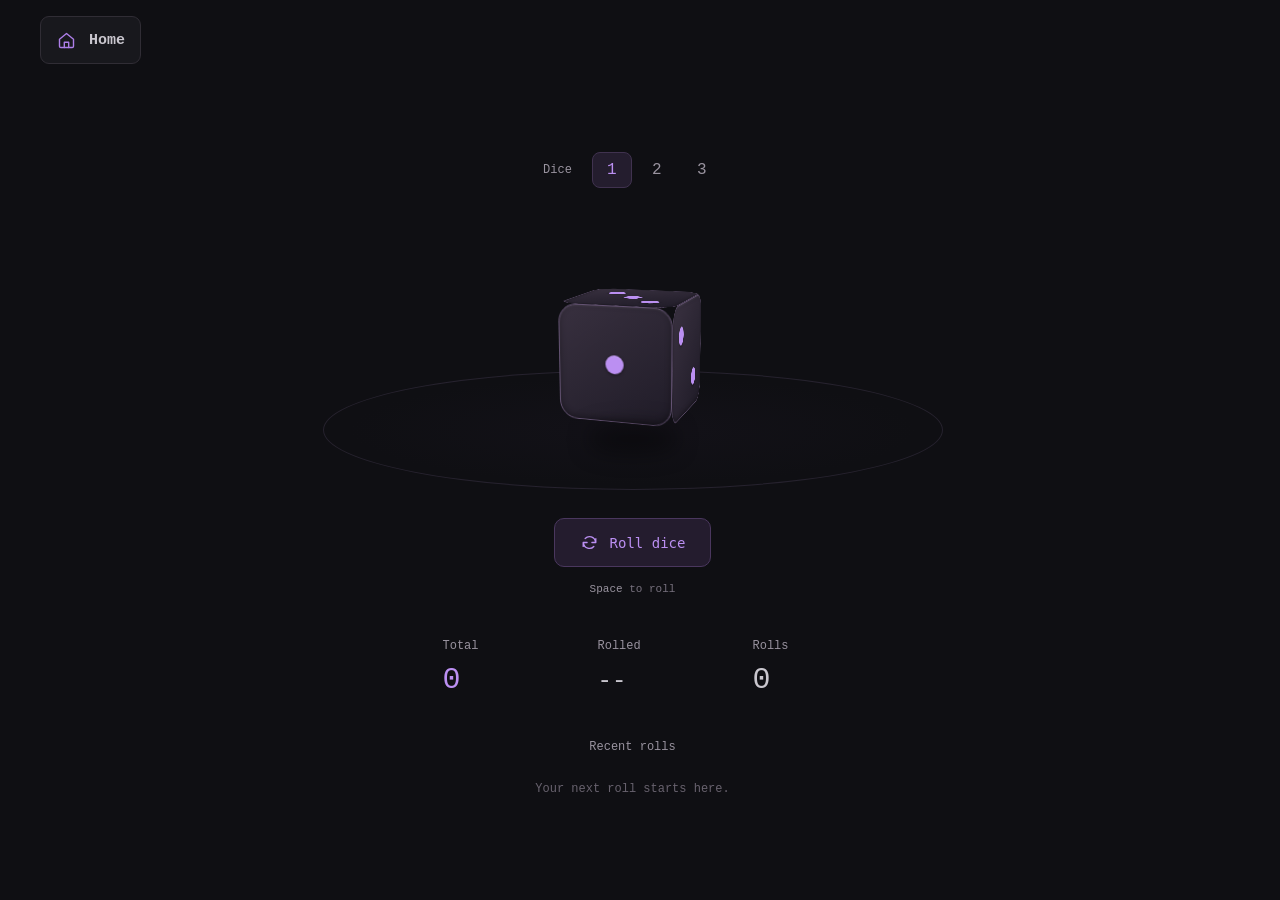
==== projects/dice/index.html @ b7430d36 "Add animated dice roller and refine reaction timing and shared UI" ====
<!DOCTYPE html>
<html lang="en">
<head>
  <meta charset="UTF-8">
  <meta name="viewport" content="width=device-width, initial-scale=1.0">
  <title>Swiss.exe</title>
  <link rel="icon" href="../../assets/swiss-mark.svg?v=3" type="image/svg+xml">
  <link rel="stylesheet" href="../../dashboard.css?v=20261001-4">
  <link rel="stylesheet" href="../../theme.css?v=20261001-2">
  <link rel="stylesheet" href="dice.css?v=1">
  <script src="../../project-host.js" defer></script>
  <script src="dice.js?v=1" defer></script>
</head>
<body class="project-page dice-page">
  <nav class="site-nav" aria-label="Main navigation">
    <button class="hub-link" type="button" data-project-home>
      <svg class="home-icon" viewBox="0 0 24 24" aria-hidden="true"><path d="M4 10.5 12 4l8 6.5v8a1.5 1.5 0 0 1-1.5 1.5h-13A1.5 1.5 0 0 1 4 18.5v-8Z"/><path d="M9.5 20v-6h5v6"/></svg>Home
    </button>
  </nav>
  <main class="dice-main">
    <header class="dice-controls">
      <span class="dice-label">Dice</span>
      <div class="dice-count" role="group" aria-label="Number of dice">
        <button type="button" data-count="1" aria-pressed="true">1</button>
        <button type="button" data-count="2" aria-pressed="false">2</button>
        <button type="button" data-count="3" aria-pressed="false">3</button>
      </div>
    </header>
    <section class="dice-table" aria-label="Dice tray">
      <div class="dice-row" id="dice-row"></div>
      <div class="table-orbit" aria-hidden="true"></div>
    </section>
    <div class="roll-controls">
      <button class="roll-button" id="roll" type="button"><svg viewBox="0 0 24 24" aria-hidden="true"><path d="M20 7v5h-5M4 17v-5h5M19.5 11a7.5 7.5 0 0 0-13-4M4.5 13a7.5 7.5 0 0 0 13 4"/></svg><span>Roll dice</span></button>
      <span class="roll-hint"><kbd>Space</kbd> to roll</span>
    </div>
    <section class="dice-stats" aria-label="Roll statistics" aria-live="polite">
      <div><span>Total</span><strong id="roll-total">0</strong></div>
      <div><span>Rolled</span><strong id="roll-values">--</strong></div>
      <div><span>Rolls</span><strong id="roll-count">0</strong></div>
    </section>
    <section class="dice-history" aria-label="Recent rolls">
      <span class="dice-label">Recent rolls</span>
      <ol id="roll-history"><li class="history-empty">Your next roll starts here.</li></ol>
    </section>
  </main>
</body>
</html>
---- dashboard.css ----
:root {
  /* Fallback palette; theme.css supplies the active shared colors. */
  --hub-text: #eeeaf4;
  --hub-muted: #a49aaf;
  --hub-accent: #c4a7f2;
  --hub-line: #342c40;
  --hub-bg: #17131d;
}

.dashboard-page,
.project-page {
  color-scheme: dark;
  margin: 0;
  min-height: 100vh;
  color: var(--hub-text);
  font-family: "Segoe UI Variable Display", "Segoe UI", sans-serif;
  background: var(--hub-bg);
}

.dashboard-page * { box-sizing: border-box; }
.site-nav {
  min-height: 80px;
  padding: 16px 40px;
  display: flex;
  align-items: center;
  justify-content: space-between;
  gap: 20px;
  border-bottom: 0;
  font-size: 15px;
}
.hub-link { display: inline-flex; align-items: center; gap: 12px; min-height: 48px; padding: 0 15px; border: 1px solid var(--hub-line); border-radius: 9px; color: var(--hub-text); background: var(--hub-surface, #201a28); text-decoration: none; font: inherit; font-weight: 600; cursor: var(--ui-cursor, pointer); transition: color 160ms ease, background-color 160ms ease, border-color 160ms ease; }
.hub-link:hover { color: var(--hub-text); background: var(--hub-hover, #272030); border-color: var(--hub-accent); }
.hub-link > span { color: var(--hub-accent); }
.home-icon { width: 21px; height: 21px; fill: none; stroke: var(--hub-accent); stroke-width: 1.6; stroke-linecap: round; stroke-linejoin: round; }
.nav-location { color: var(--hub-muted); }
.dashboard-page .site-nav { border-bottom: 0; }
.dashboard { width: min(100% - 80px, 1360px); margin: 0 auto; padding: 48px 0 40px; }
.brand-lockup { display: flex; align-items: center; gap: 15px; margin: 8px 0 54px; }
.brand-mark { width: 56px; height: 56px; }
.brand-lockup h1 { margin: 0; font: 500 clamp(34px, 5vw, 48px)/1 Consolas, monospace; letter-spacing: -.055em; }
.brand-lockup h1 span { color: var(--hub-accent); }
.brand-knife { flex-shrink: 0; width: 76px; height: 54px; margin-left: -5px; overflow: visible; }
.knife-driver { fill: none; stroke: var(--hub-accent); stroke-width: 1.5; stroke-linejoin: round; transform-origin: 45px 41px; transform: rotate(-75deg); animation: knife-driver-open 1250ms cubic-bezier(.22, .7, .25, 1) both; }
.knife-tool { fill: none; stroke: var(--hub-accent); stroke-width: 2; stroke-linejoin: round; transform-origin: 45px 41px; transform: rotate(-150deg); animation: knife-open 1100ms cubic-bezier(.22, .7, .25, 1) both; }
.knife-handle { fill: var(--hub-accent); }
.knife-awl, .knife-saw { fill: none; stroke: var(--hub-accent); stroke-width: 1.3; stroke-linejoin: round; transform-origin: 45px 41px; }
.knife-awl { transform: rotate(-110deg); animation: knife-awl-open 1400ms cubic-bezier(.22, .7, .25, 1) both; }
.knife-saw { transform: rotate(-35deg); animation: knife-saw-open 1500ms cubic-bezier(.22, .7, .25, 1) both; }
@keyframes knife-awl-open { from { transform: rotate(0); } to { transform: rotate(-110deg); } }
@keyframes knife-saw-open { from { transform: rotate(0); } to { transform: rotate(-35deg); } }
.knife-pivot { fill: var(--hub-bg); }
.knife-detail { stroke: var(--hub-bg); stroke-width: 1.5; stroke-linecap: round; }
/* Opening duration above controls the pocket-knife flourish on page load. */
@keyframes knife-open { from { transform: rotate(0deg); } to { transform: rotate(-150deg); } }
@keyframes knife-driver-open { from { transform: rotate(0deg); } to { transform: rotate(-75deg); } }
.dashboard-header { margin-bottom: 48px; }
.hub-eyebrow { color: var(--hub-accent); font-size: 11px; letter-spacing: .14em; text-transform: uppercase; }
.dashboard-header h1 { margin: 16px 0 12px; font-size: clamp(30px, 5vw, 44px); line-height: 1.15; letter-spacing: -.04em; font-weight: 600; }
.dashboard-header h1 span { color: var(--hub-accent); }
.hub-description { color: var(--hub-muted); font-size: 15px; line-height: 1.6; }
.section-heading { display: flex; justify-content: space-between; align-items: center; gap: 16px; margin-bottom: 16px; }
.section-heading h2 { margin: 0; font-size: 14px; font-weight: 600; }
.section-heading > span { color: var(--hub-muted); font-size: 11px; }
/* Change the column count here when the dashboard needs a denser layout. */
.project-grid { display: grid; grid-template-columns: repeat(4, minmax(0, 1fr)); gap: 22px; }
.project-card {
  display: flex;
  flex-direction: column;
  min-width: 0;
  min-height: 340px;
  padding: 30px;
  border: 1px solid var(--hub-line);
  border-radius: 12px;
  background: #201a28;
  color: var(--hub-text);
  text-align: left;
  text-decoration: none;
  font: inherit;
}
.project-card { cursor: var(--ui-cursor, pointer); transition: border-color 140ms ease, background-color 140ms ease; }
.project-card:hover { border-color: #8d70b3; background: #272030; }
.project-card:focus-visible, .hub-link:focus-visible { outline: 2px solid var(--hub-accent); outline-offset: 4px; }
.project-meta { display: flex; flex-wrap: wrap; align-items: center; justify-content: space-between; gap: 8px; color: var(--hub-muted); font-size: 10px; }
.project-badge { color: var(--hub-muted); }
a .project-badge { color: var(--hub-accent); }
.project-symbol { display: block; margin: 12px 0 34px; font: 500 50px/1.2 Consolas, monospace; letter-spacing: -.06em; color: var(--hub-accent); }
.project-symbol span { color: #aa8ccc; }
.project-card h3, .project-title { display: block; margin: 0 0 10px; font-size: 22px; font-weight: 600; letter-spacing: -.02em; }
.project-card p, .project-description { display: block; margin: 0; color: var(--hub-muted); font-size: 14px; line-height: 1.6; }
.project-action { display: flex; justify-content: space-between; gap: 16px; margin-top: auto; padding-top: 12px; border-top: 1px solid var(--hub-line); font-size: 12px; }
.upcoming-project { opacity: 1; cursor: not-allowed; background: #1b1722; }
.typing-symbol { color: var(--hub-muted); }
.typing-symbol .accent-letter { color: var(--hub-accent); }
.reaction-symbol { display: flex; align-items: baseline; gap: 5px; letter-spacing: -.08em; }
.reaction-symbol small { color: var(--hub-accent); font-size: 17px; letter-spacing: 0; }
.dice-symbol { width: 60px; height: 60px; fill: var(--hub-accent); }
.dice-symbol rect { fill: none; stroke: var(--hub-accent); stroke-width: 2; }
.dashboard-footer { margin-top: 36px; color: var(--hub-muted); font-size: 11px; }

/* Keep 220ms aligned with VIEW_TRANSITION_MS in shell.js. */
.app-view { opacity: 1; transform: translateY(0); transition: opacity 220ms ease, transform 220ms ease; }
.app-view.is-entering { opacity: 0; transform: translateY(16px); }
.app-view.is-leaving { opacity: 0; transform: translateY(-16px); pointer-events: none; }
.app-view[hidden] { display: none; }
.shell-nav { position: fixed; inset: 0 0 auto; z-index: 30; pointer-events: none; }
.shell-nav .hub-link { pointer-events: auto; }
#dashboard-view { padding-top: 80px; }
.project-frame-view { position: fixed; inset: 0; z-index: 20; background: var(--hub-bg); }
.project-frame { display: block; width: 100%; height: 100%; border: 0; background: var(--hub-bg); }
body.project-open { overflow: hidden; }
.project-page.is-embedded .site-nav { visibility: hidden; }

.project-page .shell { min-height: calc(100vh - 80px); }
.project-page .game { --accent: var(--hub-accent); --accent-strong: #ad86e0; }

@media (max-width: 600px) {
  .site-nav { min-height: 68px; padding: 10px 20px; }
  #dashboard-view { padding-top: 68px; }
  .dashboard { width: calc(100% - 40px); padding-top: 28px; }
  .brand-lockup { margin-bottom: 36px; gap: 10px; }
  .brand-lockup h1 { font-size: clamp(26px, 7vw, 34px); }
  .brand-knife { width: 48px; height: 42px; }
  .brand-mark { width: 48px; height: 48px; }
  .project-grid { grid-template-columns: repeat(2, minmax(0, 1fr)); gap: 12px; }
  .project-card { min-height: 260px; padding: 20px; }
  .project-symbol { margin-bottom: 24px; font-size: 40px; }
}
@media (max-width: 420px) {
  .project-grid { grid-template-columns: 1fr; }
}
@media (prefers-reduced-motion: reduce) {
  .project-card, .app-view { transition: none; }
  .knife-tool, .knife-driver, .knife-awl, .knife-saw { animation: none; }
}
---- theme.css ----
:root {
  color-scheme: dark;
  /* Global UI palette: adjust these values to retheme every project. */
  --hub-bg: #0f0f13;
  --hub-surface: #18181d;
  --hub-hover: #202027;
  --hub-text: #c9c6ce;
  --hub-muted: #99939f;
  --hub-accent: #ad7ee8;
  --hub-accent-strong: #bb8ff2;
  --hub-line: #302d35;
  --bg: var(--hub-bg);
  --panel: var(--hub-surface);
  --cell: var(--hub-surface);
  --cell-hover: var(--hub-hover);
  --border: var(--hub-line);
  --border-strong: #38323f;
  --text: var(--hub-text);
  --muted: var(--hub-muted);
  --accent: var(--hub-accent);
  --accent-strong: var(--hub-accent-strong);
  --accent-warm: #ada8b4;
  --ui-cursor: url("data:image/svg+xml,%3Csvg xmlns='http://www.w3.org/2000/svg' width='24' height='26' viewBox='0 0 24 26'%3E%3Cpath d='M4 3.8Q4 2.8 5 3.5L19 14Q20 15 18.7 15.2L12.8 16.1L9 21.4Q8.2 22.5 7.8 21.2Z' fill='%2318181d' stroke='%23ad7ee8' stroke-width='1.3' stroke-linejoin='round'/%3E%3C/svg%3E") 4 3, auto;
  --ui-text-cursor: url("data:image/svg+xml,%3Csvg xmlns='http://www.w3.org/2000/svg' width='26' height='30' viewBox='0 0 26 30'%3E%3Cpath d='M8 4h10M13 4v22M8 26h10' fill='none' stroke='%2318181d' stroke-width='4' stroke-linecap='round'/%3E%3Cpath d='M8 4h10M13 4v22M8 26h10' fill='none' stroke='%23ad7ee8' stroke-width='1.8' stroke-linecap='round'/%3E%3C/svg%3E") 13 15, text;
}
*, *::before, *::after { box-sizing: border-box; -webkit-user-select: none; user-select: none; -webkit-tap-highlight-color: transparent; }
::selection { background: transparent; }
img, svg { -webkit-user-drag: none; }
html { overflow-y: auto; scrollbar-gutter: stable; }
html, body, a, button, .typing-stage { cursor: var(--ui-cursor); }
body.dashboard-page, body.project-page { background: var(--hub-bg); color: var(--hub-text); }
.project-page { font-family: Consolas, "Courier New", monospace; }
.project-card, .upcoming-project { background: var(--hub-surface); }
a.project-card:hover { background: var(--hub-hover); border-color: var(--hub-accent); }
.project-symbol span { color: var(--hub-muted); }
.project-page .game { --accent: var(--hub-accent); --accent-strong: var(--hub-accent-strong); backdrop-filter: none; }
.project-page .cell { background: var(--cell); }
.project-page .cell:hover:not(:disabled) { background: var(--cell-hover); border-color: var(--accent); }
.project-page .score-card.is-active { color: var(--hub-text); }
.project-page .cell.last-move:not(.win) { box-shadow: inset 0 0 0 1px #51445f; animation: none; }
.project-page .cell.win { background: #27202f; border-color: var(--accent); box-shadow: inset 0 0 0 1px #51445f; }
button, a { -webkit-tap-highlight-color: transparent; }
:focus-visible { outline: 2px solid var(--hub-accent); outline-offset: 4px; }

@media (max-width: 600px) {
  html { scrollbar-gutter: auto; }
}
---- projects/dice/dice.css ----
.dice-main { width: min(100% - 48px, 960px); margin: 72px auto 50px; }
.dice-controls { display: flex; align-items: center; justify-content: center; gap: 20px; }
.dice-label { color: var(--hub-muted); font-size: 12px; }
.dice-count { display: flex; gap: 5px; }
.dice-count button { width: 40px; height: 36px; border: 1px solid transparent; border-radius: 8px; background: transparent; color: var(--hub-muted); font: inherit; transition: background 160ms ease, color 160ms ease; }
.dice-count button:hover { background: var(--hub-hover); color: var(--hub-text); }
.dice-count button[aria-pressed="true"] { color: var(--hub-accent-strong); background: #241d2e; border-color: #40324f; }
/* Dice size controls the cube, face depth, and spacing together. */
.dice-table { --die-size: 112px; position: relative; min-height: 330px; display: grid; place-items: center; }
.dice-row { position: relative; display: flex; justify-content: center; gap: 70px; z-index: 1; }
.die-space { position: relative; width: var(--die-size); height: var(--die-size); perspective: 800px; }
.die-space::after { content: ""; position: absolute; left: 0; right: 0; bottom: -42px; height: 24px; background: #0007; border-radius: 50%; filter: blur(12px); transform: scaleX(.85); transition: opacity 200ms ease; }
.is-rolling .die-space::after { opacity: .35; }
.die { width: 100%; height: 100%; position: relative; transform-style: preserve-3d; }
.die-face { position: absolute; inset: 0; display: grid; grid-template-columns: repeat(3, 1fr); grid-template-rows: repeat(3, 1fr); padding: 19%; gap: 10%; border: 1px solid #645373; border-radius: 18px; backface-visibility: hidden; background: linear-gradient(145deg, #38303f, #201c28); box-shadow: inset 0 1px 2px #ffffff12, inset 0 -2px 6px #0005; }
.die-face:nth-child(1) { transform: translateZ(calc(var(--die-size) / 2)); }
.die-face:nth-child(2) { transform: rotateY(90deg) translateZ(calc(var(--die-size) / 2)); }
.die-face:nth-child(3) { transform: rotateX(90deg) translateZ(calc(var(--die-size) / 2)); }
.die-face:nth-child(4) { transform: rotateX(-90deg) translateZ(calc(var(--die-size) / 2)); }
.die-face:nth-child(5) { transform: rotateY(-90deg) translateZ(calc(var(--die-size) / 2)); }
.die-face:nth-child(6) { transform: rotateY(180deg) translateZ(calc(var(--die-size) / 2)); }
.pip { border-radius: 50%; background: var(--hub-accent-strong); box-shadow: inset 0 1px 2px #ffffff25, 0 1px 3px #0007; }
.table-orbit { position: absolute; width: min(90%, 620px); height: 120px; bottom: 28px; border: 1px solid #26222e; border-radius: 50%; background: radial-gradient(ellipse, #251c302c, transparent 65%); }
.roll-controls { display: grid; justify-items: center; gap: 16px; }
.roll-button { display: flex; align-items: center; gap: 11px; border: 1px solid #4a375e; border-radius: 10px; padding: 14px 25px; color: var(--hub-accent-strong); background: #241c2e; font: 14px Consolas, monospace; transition: background 180ms ease, border-color 180ms ease; }
.roll-button:hover { background: #30243d; border-color: var(--hub-accent); }
.roll-button svg { width: 19px; height: 19px; fill: none; stroke: currentColor; stroke-width: 1.6; stroke-linecap: round; stroke-linejoin: round; }
.roll-button:disabled { opacity: .65; }
.roll-hint { color: #77717e; font-size: 11px; }
.roll-hint kbd { font: inherit; color: var(--hub-muted); }
.dice-stats { display: flex; justify-content: center; gap: 85px; margin: 44px 0 40px; }
.dice-stats div { display: grid; gap: 10px; min-width: 70px; }
.dice-stats span { color: var(--hub-muted); font-size: 12px; }
.dice-stats strong { font-size: 30px; font-weight: 400; }
#roll-total { color: var(--hub-accent-strong); }
#roll-values { font-size: 24px; }
.dice-history { text-align: center; }
.dice-history ol { display: flex; flex-wrap: wrap; justify-content: center; gap: 10px; list-style: none; margin: 18px 0 0; padding: 0; }
.dice-history li { color: var(--hub-muted); font-size: 12px; padding: 9px 14px; border-radius: 7px; background: var(--hub-surface); }
.dice-history li:first-child:not(.history-empty) { color: var(--hub-accent-strong); }
.dice-history .history-empty { color: #68626e; background: none; }
@media (max-width: 600px) {
  .dice-main { margin-top: 45px; }
  .dice-table { --die-size: 72px; min-height: 270px; }
  .dice-row { gap: 32px; }
  .die-face { border-radius: 12px; }
  .dice-stats { gap: 30px; }
  .dice-stats strong { font-size: 26px; }
  #roll-values { font-size: 20px; }
}
@media (max-width: 360px) { .dice-table { --die-size: 62px; } .dice-row { gap: 26px; } }
@media (prefers-reduced-motion: reduce) { .dice-count button, .roll-button, .die-space::after { transition: none; } }
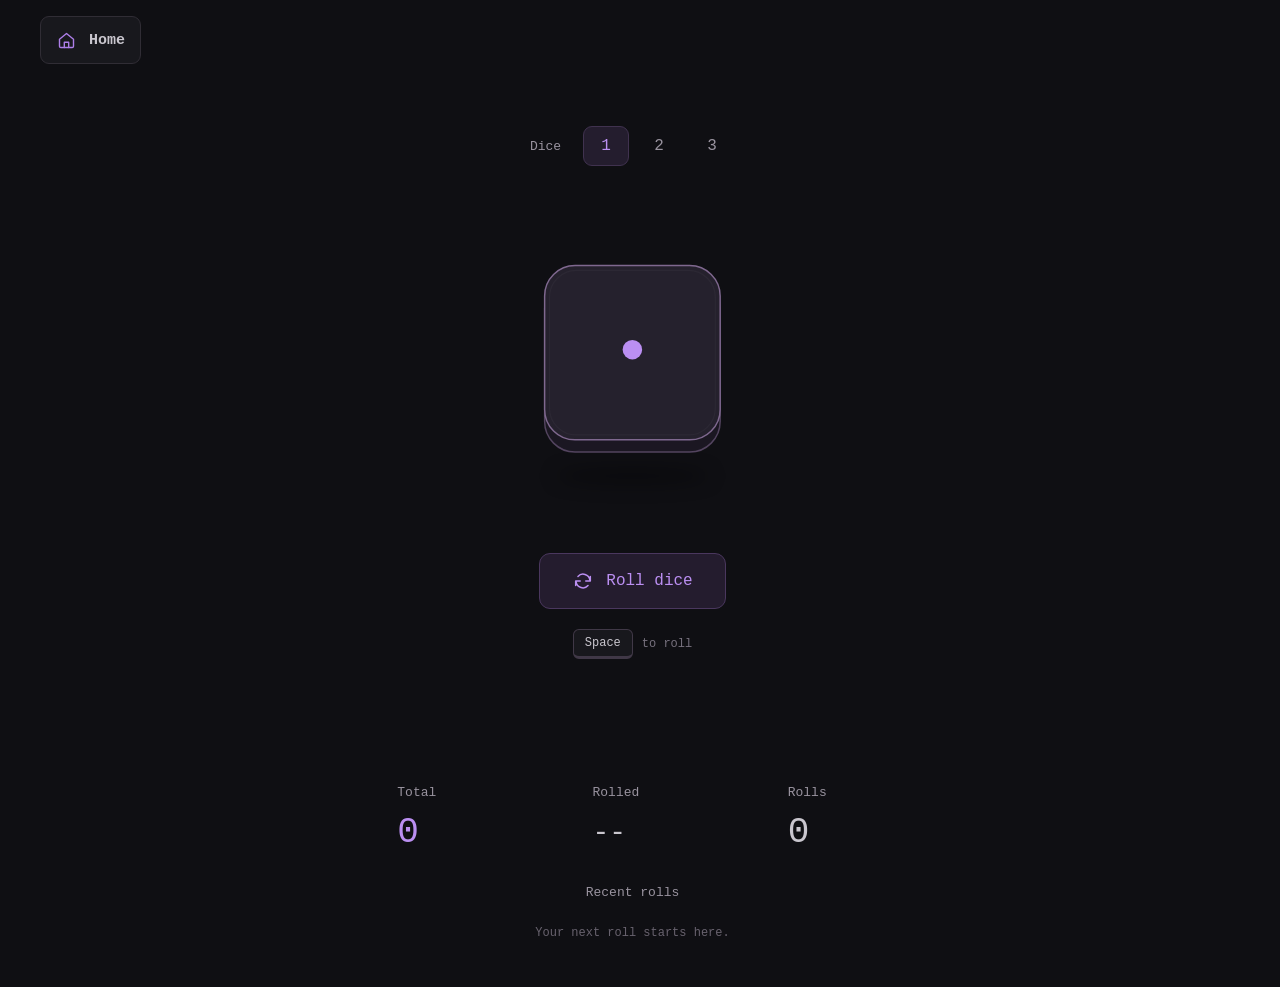
==== commit 06af988b: "Refine pocket knife and rebuild dice motion and controls" ====
--- a/projects/dice/index.html
+++ b/projects/dice/index.html
@@ -7,9 +7,9 @@
   <link rel="icon" href="../../assets/swiss-mark.svg?v=3" type="image/svg+xml">
   <link rel="stylesheet" href="../../dashboard.css?v=20261001-4">
   <link rel="stylesheet" href="../../theme.css?v=20261001-2">
-  <link rel="stylesheet" href="dice.css?v=1">
+  <link rel="stylesheet" href="dice.css?v=2">
   <script src="../../project-host.js" defer></script>
-  <script src="dice.js?v=1" defer></script>
+  <script src="dice.js?v=2" defer></script>
 </head>
 <body class="project-page dice-page">
   <nav class="site-nav" aria-label="Main navigation">
@@ -28,12 +28,12 @@
     </header>
     <section class="dice-table" aria-label="Dice tray">
       <div class="dice-row" id="dice-row"></div>
-      <div class="table-orbit" aria-hidden="true"></div>
     </section>
     <div class="roll-controls">
       <button class="roll-button" id="roll" type="button"><svg viewBox="0 0 24 24" aria-hidden="true"><path d="M20 7v5h-5M4 17v-5h5M19.5 11a7.5 7.5 0 0 0-13-4M4.5 13a7.5 7.5 0 0 0 13 4"/></svg><span>Roll dice</span></button>
       <span class="roll-hint"><kbd>Space</kbd> to roll</span>
     </div>
+    <div class="dice-results">
     <section class="dice-stats" aria-label="Roll statistics" aria-live="polite">
       <div><span>Total</span><strong id="roll-total">0</strong></div>
       <div><span>Rolled</span><strong id="roll-values">--</strong></div>
@@ -43,6 +43,7 @@
       <span class="dice-label">Recent rolls</span>
       <ol id="roll-history"><li class="history-empty">Your next roll starts here.</li></ol>
     </section>
+    </div>
   </main>
 </body>
 </html>
--- a/dashboard.css
+++ b/dashboard.css
@@ -39,20 +39,18 @@
 .brand-mark { width: 56px; height: 56px; }
 .brand-lockup h1 { margin: 0; font: 500 clamp(34px, 5vw, 48px)/1 Consolas, monospace; letter-spacing: -.055em; }
 .brand-lockup h1 span { color: var(--hub-accent); }
-.brand-knife { flex-shrink: 0; width: 76px; height: 54px; margin-left: -5px; overflow: visible; }
-.knife-driver { fill: none; stroke: var(--hub-accent); stroke-width: 1.5; stroke-linejoin: round; transform-origin: 45px 41px; transform: rotate(-75deg); animation: knife-driver-open 1250ms cubic-bezier(.22, .7, .25, 1) both; }
-.knife-tool { fill: none; stroke: var(--hub-accent); stroke-width: 2; stroke-linejoin: round; transform-origin: 45px 41px; transform: rotate(-150deg); animation: knife-open 1100ms cubic-bezier(.22, .7, .25, 1) both; }
+.brand-knife { flex-shrink: 0; width: 102px; height: 66px; margin-left: -3px; overflow: visible; }
+/* Each tool unfolds around its own hinge; duration controls the opening pace. */
+.knife-fold { fill: var(--hub-bg); stroke: var(--hub-accent); stroke-width: 1.7; stroke-linecap: round; stroke-linejoin: round; animation: knife-unfold 1250ms cubic-bezier(.22,.7,.25,1) both; }
+.knife-blade { transform-origin: 46px 52px; --closed-angle: 155deg; }
+.knife-opener { transform-origin: 46px 52px; --closed-angle: 115deg; animation-duration: 1450ms; }
+.knife-scissors { transform-origin: 82px 52px; --closed-angle: -140deg; animation-duration: 1500ms; }
+.knife-corkscrew { fill: none; transform-origin: 82px 52px; --closed-angle: 145deg; animation-duration: 1650ms; }
+.knife-engraving { fill: var(--hub-accent); stroke: none; }
+@keyframes knife-unfold { from { transform: rotate(var(--closed-angle)); } to { transform: rotate(0deg); } }
 .knife-handle { fill: var(--hub-accent); }
-.knife-awl, .knife-saw { fill: none; stroke: var(--hub-accent); stroke-width: 1.3; stroke-linejoin: round; transform-origin: 45px 41px; }
-.knife-awl { transform: rotate(-110deg); animation: knife-awl-open 1400ms cubic-bezier(.22, .7, .25, 1) both; }
-.knife-saw { transform: rotate(-35deg); animation: knife-saw-open 1500ms cubic-bezier(.22, .7, .25, 1) both; }
-@keyframes knife-awl-open { from { transform: rotate(0); } to { transform: rotate(-110deg); } }
-@keyframes knife-saw-open { from { transform: rotate(0); } to { transform: rotate(-35deg); } }
 .knife-pivot { fill: var(--hub-bg); }
 .knife-detail { stroke: var(--hub-bg); stroke-width: 1.5; stroke-linecap: round; }
-/* Opening duration above controls the pocket-knife flourish on page load. */
-@keyframes knife-open { from { transform: rotate(0deg); } to { transform: rotate(-150deg); } }
-@keyframes knife-driver-open { from { transform: rotate(0deg); } to { transform: rotate(-75deg); } }
 .dashboard-header { margin-bottom: 48px; }
 .hub-eyebrow { color: var(--hub-accent); font-size: 11px; letter-spacing: .14em; text-transform: uppercase; }
 .dashboard-header h1 { margin: 16px 0 12px; font-size: clamp(30px, 5vw, 44px); line-height: 1.15; letter-spacing: -.04em; font-weight: 600; }
@@ -119,7 +117,7 @@
   .dashboard { width: calc(100% - 40px); padding-top: 28px; }
   .brand-lockup { margin-bottom: 36px; gap: 10px; }
   .brand-lockup h1 { font-size: clamp(26px, 7vw, 34px); }
-  .brand-knife { width: 48px; height: 42px; }
+  .brand-knife { width: 60px; height: 44px; }
   .brand-mark { width: 48px; height: 48px; }
   .project-grid { grid-template-columns: repeat(2, minmax(0, 1fr)); gap: 12px; }
   .project-card { min-height: 260px; padding: 20px; }
@@ -130,5 +128,5 @@
 }
 @media (prefers-reduced-motion: reduce) {
   .project-card, .app-view { transition: none; }
-  .knife-tool, .knife-driver, .knife-awl, .knife-saw { animation: none; }
+  .knife-fold { animation: none; }
 }
--- a/projects/dice/dice.css
+++ b/projects/dice/dice.css
@@ -1,52 +1,47 @@
-.dice-main { width: min(100% - 48px, 960px); margin: 72px auto 50px; }
-.dice-controls { display: flex; align-items: center; justify-content: center; gap: 20px; }
-.dice-label { color: var(--hub-muted); font-size: 12px; }
-.dice-count { display: flex; gap: 5px; }
-.dice-count button { width: 40px; height: 36px; border: 1px solid transparent; border-radius: 8px; background: transparent; color: var(--hub-muted); font: inherit; transition: background 160ms ease, color 160ms ease; }
+.dice-main { width: min(100% - 64px, 1240px); margin: 46px auto 36px; display: flex; flex-direction: column; min-height: calc(100svh - 162px); }
+.dice-controls { display: flex; align-items: center; justify-content: center; gap: 22px; }
+.dice-label { color: var(--hub-muted); font-size: 13px; }
+.dice-count { display: flex; gap: 7px; }
+.dice-count button { width: 46px; height: 40px; border: 1px solid transparent; border-radius: 9px; background: transparent; color: var(--hub-muted); font: 16px Consolas, monospace; transition: background 160ms ease, color 160ms ease; }
 .dice-count button:hover { background: var(--hub-hover); color: var(--hub-text); }
 .dice-count button[aria-pressed="true"] { color: var(--hub-accent-strong); background: #241d2e; border-color: #40324f; }
-/* Dice size controls the cube, face depth, and spacing together. */
-.dice-table { --die-size: 112px; position: relative; min-height: 330px; display: grid; place-items: center; }
-.dice-row { position: relative; display: flex; justify-content: center; gap: 70px; z-index: 1; }
-.die-space { position: relative; width: var(--die-size); height: var(--die-size); perspective: 800px; }
-.die-space::after { content: ""; position: absolute; left: 0; right: 0; bottom: -42px; height: 24px; background: #0007; border-radius: 50%; filter: blur(12px); transform: scaleX(.85); transition: opacity 200ms ease; }
-.is-rolling .die-space::after { opacity: .35; }
-.die { width: 100%; height: 100%; position: relative; transform-style: preserve-3d; }
-.die-face { position: absolute; inset: 0; display: grid; grid-template-columns: repeat(3, 1fr); grid-template-rows: repeat(3, 1fr); padding: 19%; gap: 10%; border: 1px solid #645373; border-radius: 18px; backface-visibility: hidden; background: linear-gradient(145deg, #38303f, #201c28); box-shadow: inset 0 1px 2px #ffffff12, inset 0 -2px 6px #0005; }
-.die-face:nth-child(1) { transform: translateZ(calc(var(--die-size) / 2)); }
-.die-face:nth-child(2) { transform: rotateY(90deg) translateZ(calc(var(--die-size) / 2)); }
-.die-face:nth-child(3) { transform: rotateX(90deg) translateZ(calc(var(--die-size) / 2)); }
-.die-face:nth-child(4) { transform: rotateX(-90deg) translateZ(calc(var(--die-size) / 2)); }
-.die-face:nth-child(5) { transform: rotateY(-90deg) translateZ(calc(var(--die-size) / 2)); }
-.die-face:nth-child(6) { transform: rotateY(180deg) translateZ(calc(var(--die-size) / 2)); }
-.pip { border-radius: 50%; background: var(--hub-accent-strong); box-shadow: inset 0 1px 2px #ffffff25, 0 1px 3px #0007; }
-.table-orbit { position: absolute; width: min(90%, 620px); height: 120px; bottom: 28px; border: 1px solid #26222e; border-radius: 50%; background: radial-gradient(ellipse, #251c302c, transparent 65%); }
-.roll-controls { display: grid; justify-items: center; gap: 16px; }
-.roll-button { display: flex; align-items: center; gap: 11px; border: 1px solid #4a375e; border-radius: 10px; padding: 14px 25px; color: var(--hub-accent-strong); background: #241c2e; font: 14px Consolas, monospace; transition: background 180ms ease, border-color 180ms ease; }
+/* One size scales the complete die; its vector silhouette stays sealed during motion. */
+.dice-table { --die-size: clamp(150px, 16vw, 206px); position: relative; min-height: clamp(300px, 43vh, 460px); display: grid; place-items: center; }
+.dice-row { display: flex; justify-content: center; gap: clamp(28px, 5vw, 80px); width: 100%; }
+.die-space { position: relative; width: var(--die-size); height: var(--die-size); flex-shrink: 0; }
+.die { display: block; width: 100%; height: 100%; overflow: visible; position: relative; z-index: 1; }
+.die-edge { fill: #1b1722; stroke: #53445f; stroke-width: 1.2; }
+.die-surface { fill: #25212d; stroke: #7f688f; stroke-width: 1.2; }
+.die-rim { fill: none; stroke: #ffffff08; stroke-width: 1; }
+.die-pips { fill: var(--hub-accent-strong); }
+.die-shadow { position: absolute; left: 12%; right: 12%; height: 16px; bottom: -22px; background: #0005; border-radius: 50%; filter: blur(9px); }
+.roll-controls { display: grid; justify-items: center; gap: 20px; }
+.roll-button { display: flex; align-items: center; gap: 12px; border: 1px solid #4a375e; border-radius: 11px; padding: 16px 32px; color: var(--hub-accent-strong); background: #241c2e; font: 16px Consolas, monospace; transition: background 180ms ease, border-color 180ms ease; }
 .roll-button:hover { background: #30243d; border-color: var(--hub-accent); }
-.roll-button svg { width: 19px; height: 19px; fill: none; stroke: currentColor; stroke-width: 1.6; stroke-linecap: round; stroke-linejoin: round; }
-.roll-button:disabled { opacity: .65; }
-.roll-hint { color: #77717e; font-size: 11px; }
-.roll-hint kbd { font: inherit; color: var(--hub-muted); }
-.dice-stats { display: flex; justify-content: center; gap: 85px; margin: 44px 0 40px; }
-.dice-stats div { display: grid; gap: 10px; min-width: 70px; }
-.dice-stats span { color: var(--hub-muted); font-size: 12px; }
-.dice-stats strong { font-size: 30px; font-weight: 400; }
+.roll-button svg { width: 22px; height: 22px; fill: none; stroke: currentColor; stroke-width: 1.6; stroke-linecap: round; stroke-linejoin: round; }
+.roll-hint { display: flex; align-items: center; gap: 9px; color: #77717e; font-size: 12px; }
+.roll-hint kbd { display: inline-block; padding: 6px 11px; border: 1px solid #403847; border-bottom-width: 3px; border-radius: 6px; background: var(--hub-surface); font: inherit; color: var(--hub-text); }
+/* Flexible space anchors results near the bottom of tall screens. */
+.dice-results { margin-top: auto; padding-top: clamp(90px, 14vh, 180px); }
+.dice-stats { display: flex; justify-content: center; gap: clamp(40px, 9vw, 140px); margin: 0 0 30px; }
+.dice-stats div { display: grid; gap: 12px; min-width: 80px; }
+.dice-stats span { color: var(--hub-muted); font-size: 13px; }
+.dice-stats strong { font-size: 36px; font-weight: 400; }
 #roll-total { color: var(--hub-accent-strong); }
-#roll-values { font-size: 24px; }
+#roll-values { font-size: 28px; }
 .dice-history { text-align: center; }
-.dice-history ol { display: flex; flex-wrap: wrap; justify-content: center; gap: 10px; list-style: none; margin: 18px 0 0; padding: 0; }
+.dice-history ol { display: flex; flex-wrap: wrap; justify-content: center; gap: 10px; list-style: none; min-height: 34px; margin: 16px 0 0; padding: 0; }
 .dice-history li { color: var(--hub-muted); font-size: 12px; padding: 9px 14px; border-radius: 7px; background: var(--hub-surface); }
 .dice-history li:first-child:not(.history-empty) { color: var(--hub-accent-strong); }
 .dice-history .history-empty { color: #68626e; background: none; }
 @media (max-width: 600px) {
-  .dice-main { margin-top: 45px; }
-  .dice-table { --die-size: 72px; min-height: 270px; }
-  .dice-row { gap: 32px; }
-  .die-face { border-radius: 12px; }
-  .dice-stats { gap: 30px; }
-  .dice-stats strong { font-size: 26px; }
-  #roll-values { font-size: 20px; }
+  .dice-main { width: calc(100% - 32px); margin-top: 35px; min-height: calc(100svh - 139px); }
+  .dice-table { --die-size: clamp(84px, 25vw, 138px); min-height: 310px; }
+  .dice-row { gap: 14px; }
+  .dice-stats { gap: 26px; }
+  .dice-stats div { min-width: 65px; }
+  .dice-stats strong { font-size: 28px; }
+  #roll-values { font-size: 22px; }
+  .dice-results { padding-top: 100px; }
 }
-@media (max-width: 360px) { .dice-table { --die-size: 62px; } .dice-row { gap: 26px; } }
-@media (prefers-reduced-motion: reduce) { .dice-count button, .roll-button, .die-space::after { transition: none; } }
+@media (prefers-reduced-motion: reduce) { .dice-count button, .roll-button { transition: none; } }
